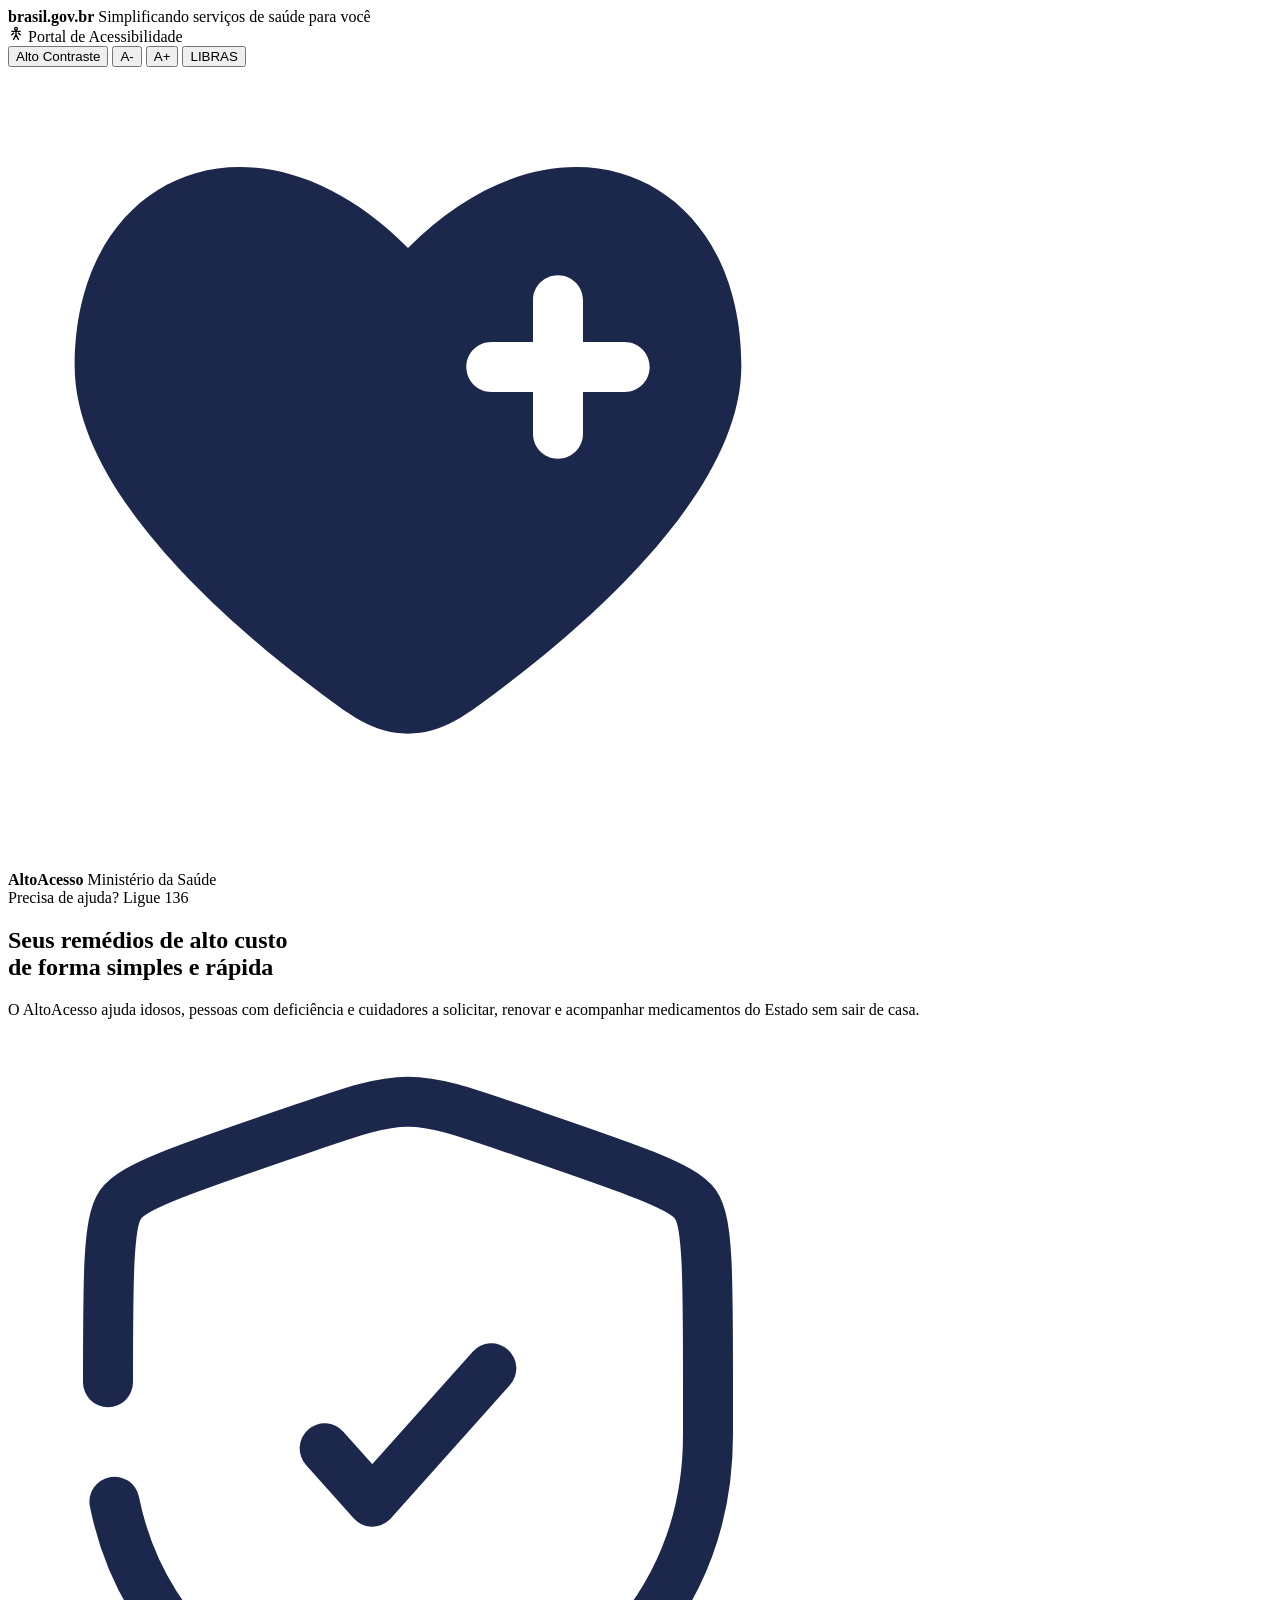
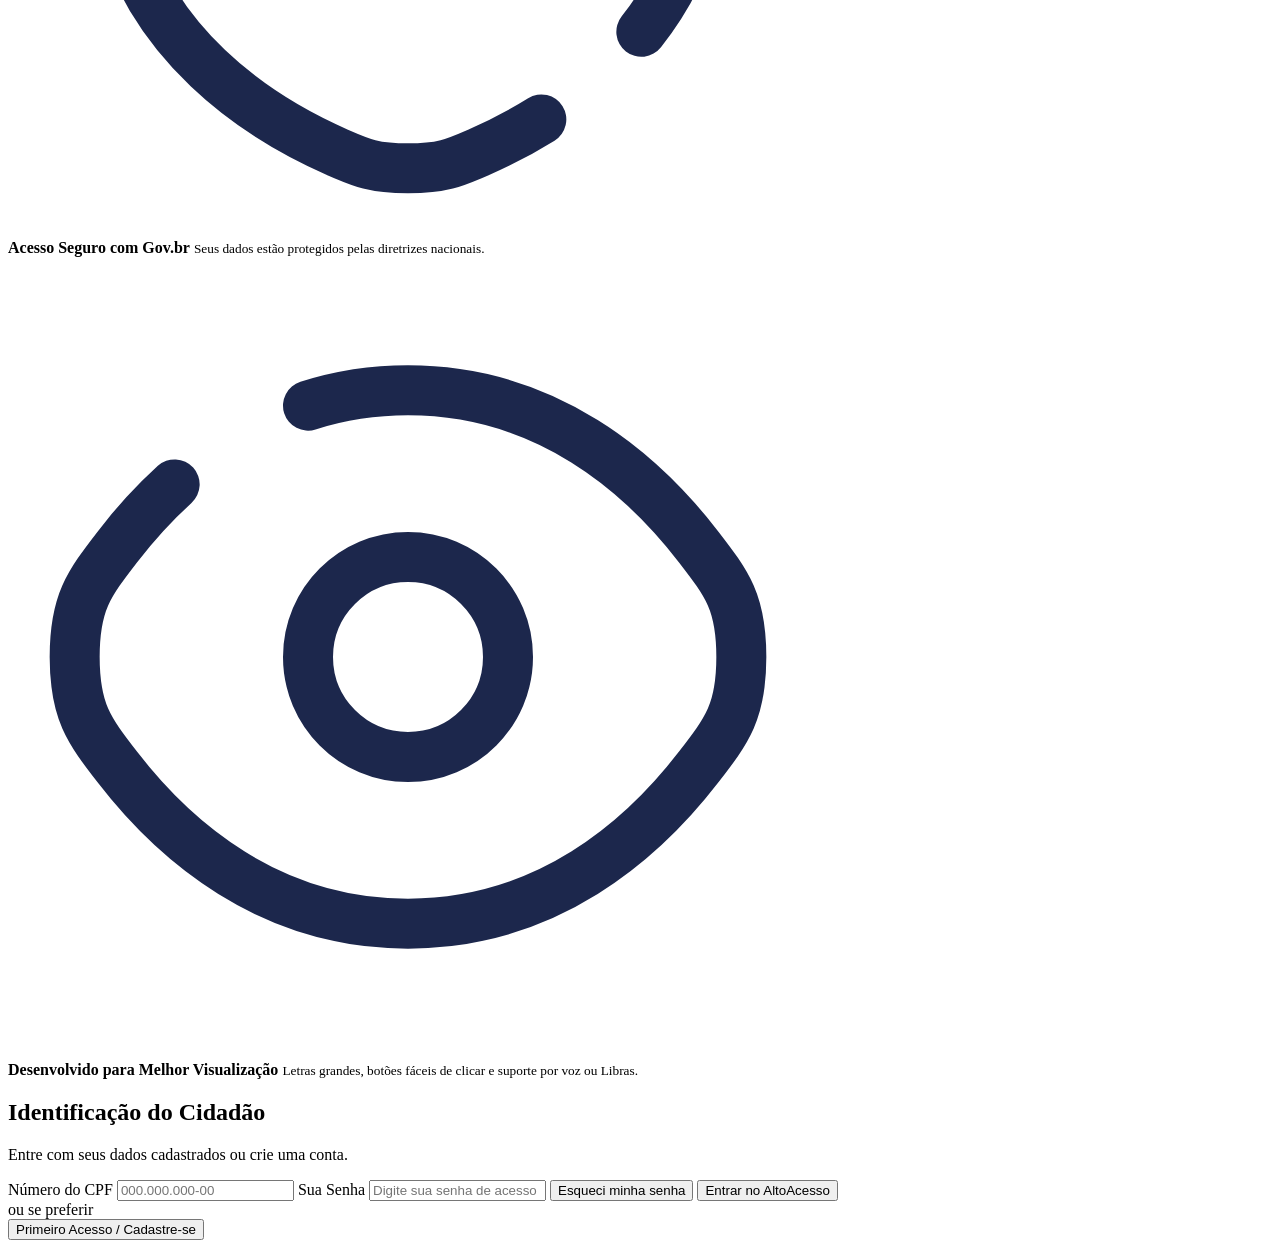
==== index.html @ 2328a3f4 "feat: adiciona estrutura HTML das telas de login e cadastro" ====
<!DOCTYPE html>
<html lang="pt-br">
<head>
    <meta charset="UTF-8">
    <meta name="viewport" content="width=device-width, initial-scale=1.0">
    <title>Login - AltoAcesso</title>
</head>
<body>
    <div>
        <span>
            <span></span>
            <strong>brasil.gov.br</strong>
        </span>
        <span>Simplificando serviços de saúde para você</span>
    </div>

    <div>
        <span>
            <svg width="16" height="16" viewBox="0 0 24 24" fill="none" stroke="currentColor" stroke-width="2"><circle cx="12" cy="4" r="2"/><path d="M5 8h14M12 6v7m0 0-4 8m4-8 4 8M9 10l-4 4m10-4 4 4"/></svg>
            Portal de Acessibilidade
        </span>
        <div>
            <button>Alto Contraste</button>
            <button>A-</button>
            <button>A+</button>
            <button>LIBRAS</button>
        </div>
    </div>

    <header>
        <div>
            <img src="assets/logo.svg" alt="Logo AltoAcesso" class="logo-icon">
            <div>
                <strong>AltoAcesso</strong>
                <span>Ministério da Saúde</span>
            </div>
        </div>
        <span>Precisa de ajuda? Ligue 136</span>
    </header>

    <main>
        <section>
            <h1>Seus remédios de alto custo<br>de forma simples e rápida</h1>
            <p>O AltoAcesso ajuda idosos, pessoas com deficiência e cuidadores a solicitar, renovar e acompanhar medicamentos do Estado sem sair de casa.</p>

            <div>
                <img src="assets/icone-escudo.svg" alt="Ícone de segurança" class="trust-icon">
                <div>
                    <strong>Acesso Seguro com Gov.br</strong>
                    <small>Seus dados estão protegidos pelas diretrizes nacionais.</small>
                </div>
            </div>
            <div>
                <img src="assets/icone-olho.svg" alt="Ícone de visualização" class="trust-icon">
                <div>
                    <strong>Desenvolvido para Melhor Visualização</strong>
                    <small>Letras grandes, botões fáceis de clicar e suporte por voz ou Libras.</small>
                </div>
            </div>
        </section>

        <form>
            <h2>Identificação do Cidadão</h2>
            <p>Entre com seus dados cadastrados ou crie uma conta.</p>

            <label>
                <span>Número do CPF</span>
                <input type="text" placeholder="000.000.000-00" required>
            </label>

            <label>
                <span>Sua Senha</span>
                <input type="password" placeholder="Digite sua senha de acesso" required>
            </label>

            <button type="button">Esqueci minha senha</button>

            <button type="submit">Entrar no AltoAcesso</button>

            <div><span>ou se preferir</span></div>

            <button type="button">Primeiro Acesso / Cadastre-se</button>
        </form>
    </main>
</body>
</html>
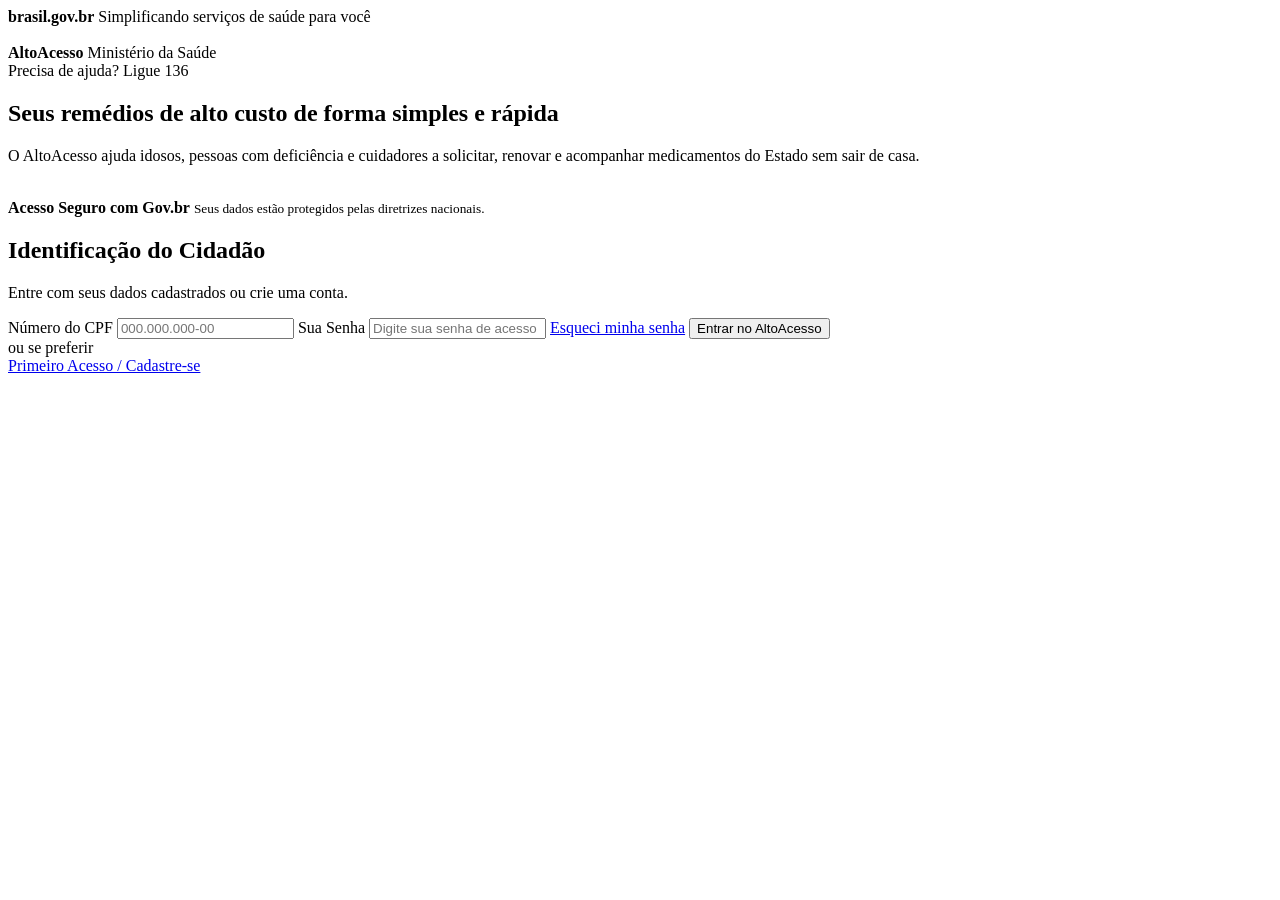
==== commit 3005abe9: "Update index.html Idem." ====
--- a/index.html
+++ b/index.html
@@ -4,83 +4,69 @@
     <meta charset="UTF-8">
     <meta name="viewport" content="width=device-width, initial-scale=1.0">
     <title>Login - AltoAcesso</title>
+    <link rel="stylesheet" href="style.css">
 </head>
 <body>
-    <div>
+    <div class="topbar">
         <span>
-            <span></span>
             <strong>brasil.gov.br</strong>
         </span>
         <span>Simplificando serviços de saúde para você</span>
     </div>
 
-    <div>
-        <span>
-            <svg width="16" height="16" viewBox="0 0 24 24" fill="none" stroke="currentColor" stroke-width="2"><circle cx="12" cy="4" r="2"/><path d="M5 8h14M12 6v7m0 0-4 8m4-8 4 8M9 10l-4 4m10-4 4 4"/></svg>
-            Portal de Acessibilidade
-        </span>
-        <div>
-            <button>Alto Contraste</button>
-            <button>A-</button>
-            <button>A+</button>
-            <button>LIBRAS</button>
+    <header>
+        <div class="header-content">
+            <div class="header-brand">
+                <img src="logo.svg" alt="" class="logo-icon">
+                <div class="brand-text">
+                    <strong>AltoAcesso</strong>
+                    <span>Ministério da Saúde</span>
+                </div>
+            </div>
+            <span>Precisa de ajuda? Ligue 136</span>
         </div>
-    </div>
-
-    <header>
-        <div>
-            <img src="assets/logo.svg" alt="Logo AltoAcesso" class="logo-icon">
-            <div>
-                <strong>AltoAcesso</strong>
-                <span>Ministério da Saúde</span>
-            </div>
-        </div>
-        <span>Precisa de ajuda? Ligue 136</span>
     </header>
 
     <main>
-        <section>
-            <h1>Seus remédios de alto custo<br>de forma simples e rápida</h1>
+        <section class="intro">
+            <h1>Seus remédios de alto custo de forma simples e rápida</h1>
             <p>O AltoAcesso ajuda idosos, pessoas com deficiência e cuidadores a solicitar, renovar e acompanhar medicamentos do Estado sem sair de casa.</p>
 
-            <div>
-                <img src="assets/icone-escudo.svg" alt="Ícone de segurança" class="trust-icon">
+            <div class="trust-badge">
+                <img src="icone-escudo.svg" alt="" class="trust-icon">
                 <div>
                     <strong>Acesso Seguro com Gov.br</strong>
                     <small>Seus dados estão protegidos pelas diretrizes nacionais.</small>
                 </div>
             </div>
-            <div>
-                <img src="assets/icone-olho.svg" alt="Ícone de visualização" class="trust-icon">
-                <div>
-                    <strong>Desenvolvido para Melhor Visualização</strong>
-                    <small>Letras grandes, botões fáceis de clicar e suporte por voz ou Libras.</small>
-                </div>
-            </div>
         </section>
 
-        <form>
+        <form class="login-card" action="homepage.html" method="post">
             <h2>Identificação do Cidadão</h2>
             <p>Entre com seus dados cadastrados ou crie uma conta.</p>
 
             <label>
                 <span>Número do CPF</span>
-                <input type="text" placeholder="000.000.000-00" required>
+                <input type="text" id="cpf" name="cpf" placeholder="000.000.000-00"
+                       inputmode="numeric" autocomplete="username"
+                       pattern="\d{3}\.?\d{3}\.?\d{3}-?\d{2}" maxlength="14" required>
             </label>
 
             <label>
                 <span>Sua Senha</span>
-                <input type="password" placeholder="Digite sua senha de acesso" required>
+                <input type="password" id="senha" name="senha"
+                       placeholder="Digite sua senha de acesso"
+                       autocomplete="current-password" required>
             </label>
 
-            <button type="button">Esqueci minha senha</button>
+            <a href="#" class="link-button">Esqueci minha senha</a>
 
-            <button type="submit">Entrar no AltoAcesso</button>
+            <button type="submit" class="button button-primary">Entrar no AltoAcesso</button>
 
-            <div><span>ou se preferir</span></div>
+            <div class="divider"><span>ou se preferir</span></div>
 
-            <button type="button">Primeiro Acesso / Cadastre-se</button>
+            <a href="cadastro.html" class="button button-secondary">Primeiro Acesso / Cadastre-se</a>
         </form>
     </main>
 </body>
-</html>+</html>
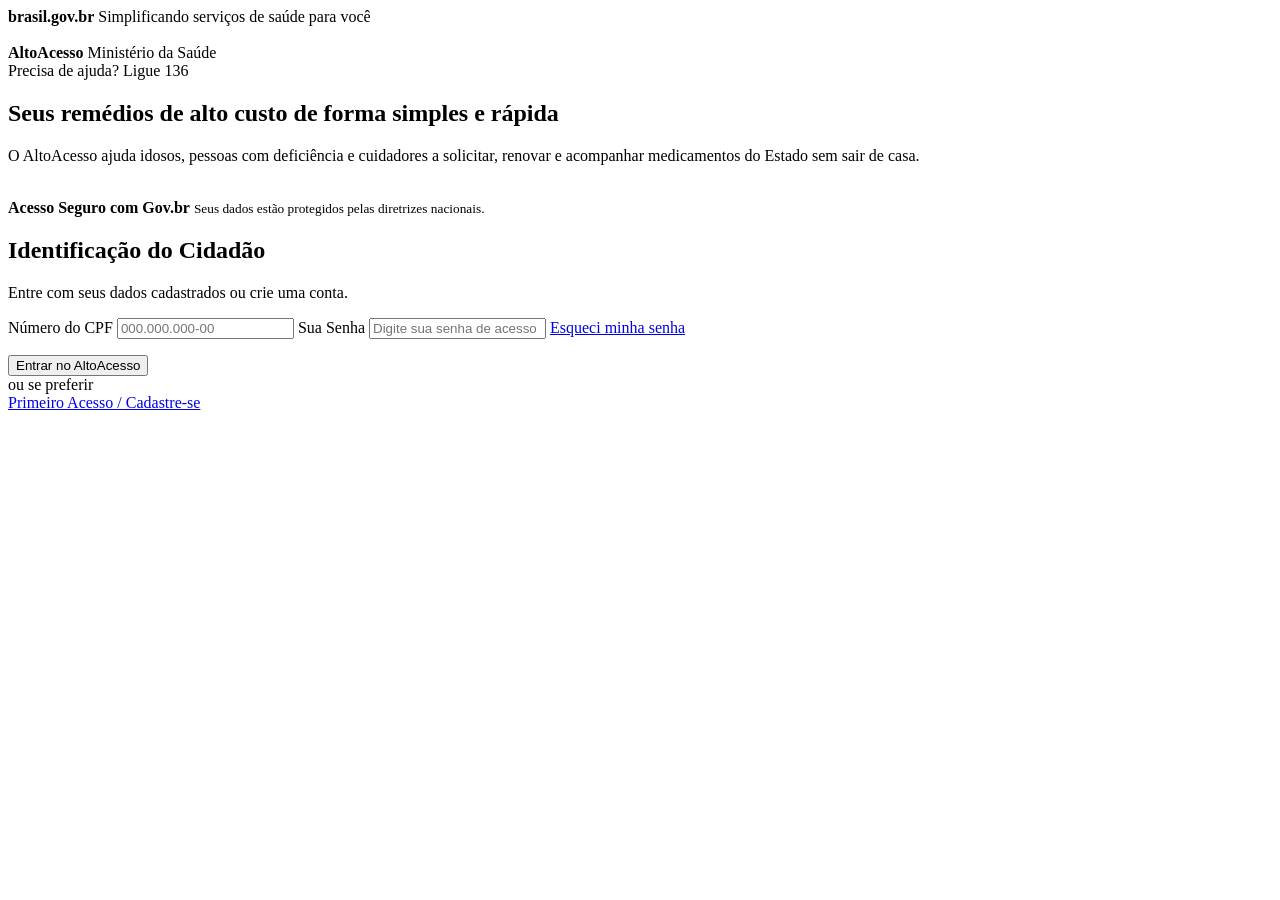
==== commit c5d0d6bc: "Update index.html implementando ids para leitura do js" ====
--- a/index.html
+++ b/index.html
@@ -1,11 +1,14 @@
 <!DOCTYPE html>
 <html lang="pt-br">
+
 <head>
     <meta charset="UTF-8">
     <meta name="viewport" content="width=device-width, initial-scale=1.0">
     <title>Login - AltoAcesso</title>
     <link rel="stylesheet" href="style.css">
+    <script src="script.js" defer></script>
 </head>
+
 <body>
     <div class="topbar">
         <span>
@@ -30,7 +33,8 @@
     <main>
         <section class="intro">
             <h1>Seus remédios de alto custo de forma simples e rápida</h1>
-            <p>O AltoAcesso ajuda idosos, pessoas com deficiência e cuidadores a solicitar, renovar e acompanhar medicamentos do Estado sem sair de casa.</p>
+            <p>O AltoAcesso ajuda idosos, pessoas com deficiência e cuidadores a solicitar, renovar e acompanhar
+                medicamentos do Estado sem sair de casa.</p>
 
             <div class="trust-badge">
                 <img src="icone-escudo.svg" alt="" class="trust-icon">
@@ -41,27 +45,30 @@
             </div>
         </section>
 
-        <form class="login-card" action="homepage.html" method="post">
+        <form id="form-login" class="login-card" action="homepage.html" method="post">
             <h2>Identificação do Cidadão</h2>
             <p>Entre com seus dados cadastrados ou crie uma conta.</p>
 
             <label>
                 <span>Número do CPF</span>
-                <input type="text" id="cpf" name="cpf" placeholder="000.000.000-00"
-                       inputmode="numeric" autocomplete="username"
-                       pattern="\d{3}\.?\d{3}\.?\d{3}-?\d{2}" maxlength="14" required>
+                <input type="text" id="cpf" name="cpf" placeholder="000.000.000-00" inputmode="numeric"
+                    autocomplete="username" pattern="\d{3}\.?\d{3}\.?\d{3}-?\d{2}" maxlength="14"
+                    aria-describedby="cpf-erro" required>
+                <small id="cpf-erro" class="mensagem-erro" aria-live="polite"></small>
             </label>
 
             <label>
                 <span>Sua Senha</span>
-                <input type="password" id="senha" name="senha"
-                       placeholder="Digite sua senha de acesso"
-                       autocomplete="current-password" required>
+                <input type="password" id="senha" name="senha" placeholder="Digite sua senha de acesso"
+                    autocomplete="current-password" aria-describedby="senha-erro" required>
+                <small id="senha-erro" class="mensagem-erro" aria-live="polite"></small>
             </label>
 
             <a href="#" class="link-button">Esqueci minha senha</a>
 
-            <button type="submit" class="button button-primary">Entrar no AltoAcesso</button>
+            <p id="login-aviso" class="form-feedback" role="alert"></p>
+
+            <button type="submit" id="btn-entrar" class="button button-primary">Entrar no AltoAcesso</button>
 
             <div class="divider"><span>ou se preferir</span></div>
 
@@ -69,4 +76,5 @@
         </form>
     </main>
 </body>
+
 </html>
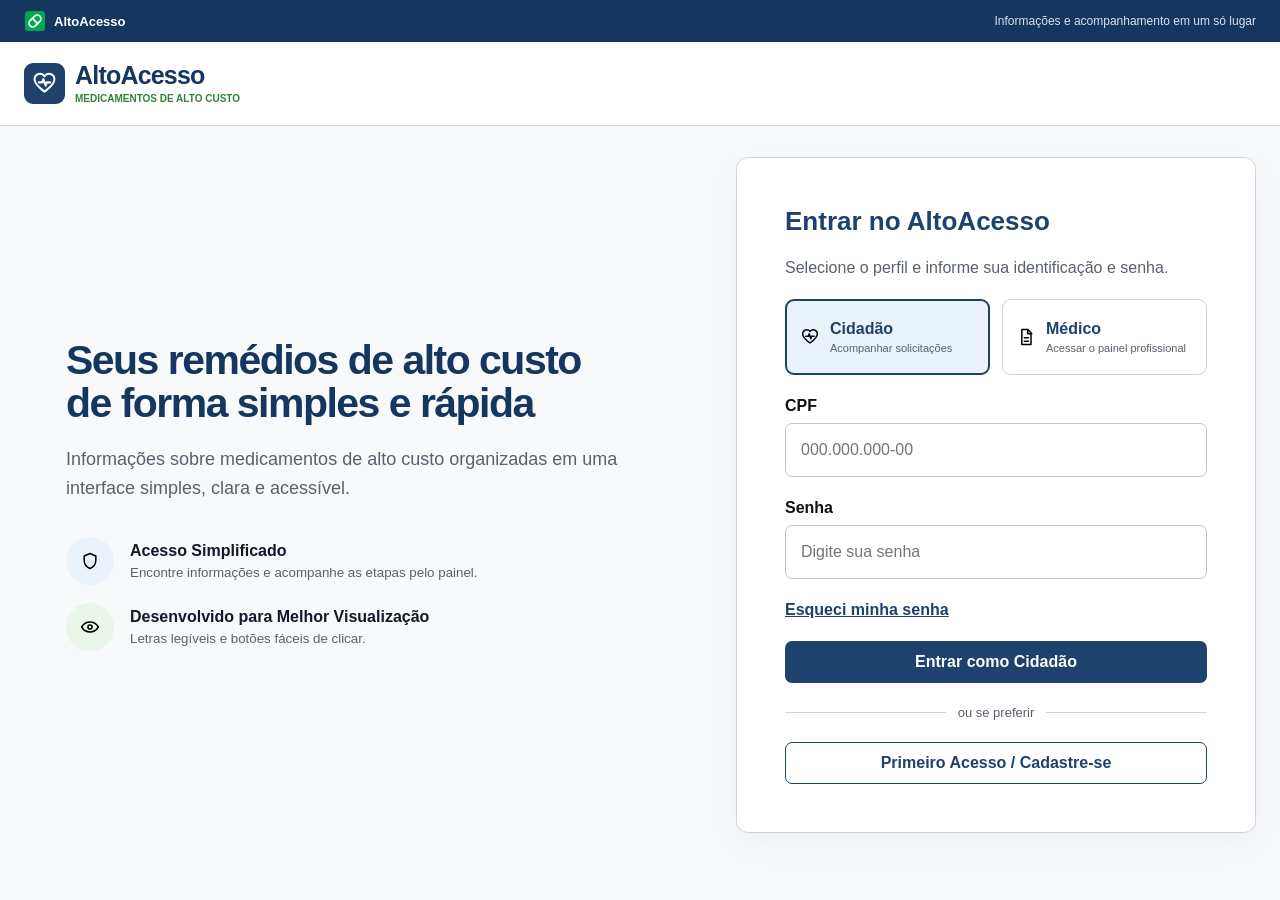
==== commit c797cbc7: "feat: consolida MVP do AltoAcesso" ====
--- a/index.html
+++ b/index.html
@@ -1,80 +1,21 @@
 <!DOCTYPE html>
-<html lang="pt-br">
 
-<head>
-    <meta charset="UTF-8">
-    <meta name="viewport" content="width=device-width, initial-scale=1.0">
-    <title>Login - AltoAcesso</title>
-    <link rel="stylesheet" href="style.css">
-    <script src="script.js" defer></script>
-</head>
-
-<body>
-    <div class="topbar">
-        <span>
-            <strong>brasil.gov.br</strong>
-        </span>
-        <span>Simplificando serviços de saúde para você</span>
-    </div>
-
-    <header>
-        <div class="header-content">
-            <div class="header-brand">
-                <img src="logo.svg" alt="" class="logo-icon">
-                <div class="brand-text">
-                    <strong>AltoAcesso</strong>
-                    <span>Ministério da Saúde</span>
-                </div>
-            </div>
-            <span>Precisa de ajuda? Ligue 136</span>
-        </div>
-    </header>
-
-    <main>
-        <section class="intro">
-            <h1>Seus remédios de alto custo de forma simples e rápida</h1>
-            <p>O AltoAcesso ajuda idosos, pessoas com deficiência e cuidadores a solicitar, renovar e acompanhar
-                medicamentos do Estado sem sair de casa.</p>
-
-            <div class="trust-badge">
-                <img src="icone-escudo.svg" alt="" class="trust-icon">
-                <div>
-                    <strong>Acesso Seguro com Gov.br</strong>
-                    <small>Seus dados estão protegidos pelas diretrizes nacionais.</small>
-                </div>
-            </div>
-        </section>
-
-        <form id="form-login" class="login-card" action="homepage.html" method="post">
-            <h2>Identificação do Cidadão</h2>
-            <p>Entre com seus dados cadastrados ou crie uma conta.</p>
-
-            <label>
-                <span>Número do CPF</span>
-                <input type="text" id="cpf" name="cpf" placeholder="000.000.000-00" inputmode="numeric"
-                    autocomplete="username" pattern="\d{3}\.?\d{3}\.?\d{3}-?\d{2}" maxlength="14"
-                    aria-describedby="cpf-erro" required>
-                <small id="cpf-erro" class="mensagem-erro" aria-live="polite"></small>
-            </label>
-
-            <label>
-                <span>Sua Senha</span>
-                <input type="password" id="senha" name="senha" placeholder="Digite sua senha de acesso"
-                    autocomplete="current-password" aria-describedby="senha-erro" required>
-                <small id="senha-erro" class="mensagem-erro" aria-live="polite"></small>
-            </label>
-
-            <a href="#" class="link-button">Esqueci minha senha</a>
-
-            <p id="login-aviso" class="form-feedback" role="alert"></p>
-
-            <button type="submit" id="btn-entrar" class="button button-primary">Entrar no AltoAcesso</button>
-
-            <div class="divider"><span>ou se preferir</span></div>
-
-            <a href="cadastro.html" class="button button-secondary">Primeiro Acesso / Cadastre-se</a>
-        </form>
-    </main>
-</body>
-
-</html>
+<html lang="pt-br"><head><meta charset="utf-8"/><meta content="width=device-width, initial-scale=1.0" name="viewport"/><meta content="AltoAcesso: informações e acompanhamento de medicamentos de alto custo." name="description"/><title>Entrar | AltoAcesso</title><link href="styles/variables.css" rel="stylesheet"/><link href="styles/main.css" rel="stylesheet"/><link href="styles/adaptacoes.css" rel="stylesheet"/><script defer="" src="scripts/storage.js"></script><script defer="" src="scripts/main.js"></script><script defer="" src="scripts/masks.js"></script><script defer="" src="scripts/forms.js"></script></head><body data-page="index.html"><a class="page-skip" href="#conteudo">Ir para o conteúdo</a><div class="app-shell">
+<div class="gov-bar"><div class="container gov-bar-inner">
+<span class="gov-brand"><img alt="" class="bar-pill" width="22" height="22" src="assets/icons/pill.svg"/> AltoAcesso</span>
+<small class="gov-public-message" data-bar-public>Informações e acompanhamento em um só lugar</small>
+<a class="gov-notification" data-bar-private hidden href="pages/solicitacoes.html" aria-label="Abrir solicitações">
+<img alt="" class="gov-notification-icon" width="17" height="17" src="assets/icons/bell.svg"/>
+<span class="gov-notification-text" aria-live="polite">Nenhuma pendência</span>
+<span class="gov-count-badge" hidden>0</span>
+</a>
+</div></div><header class="main-header"><div class="container header-inner"><a aria-label="Ir para a página inicial" class="logo" href="index.html"><span class="logo-mark"><img alt="" class="icon" height="27" src="assets/icons/heart.svg" width="27"/></span><span><strong>AltoAcesso</strong><small>MEDICAMENTOS DE ALTO CUSTO</small></span></a>
+<div class="public-header-actions" data-public=""><a class="button button-secondary" hidden="" href="index.html">Página inicial</a></div>
+<div class="account-area" data-private="" hidden=""><a class="button button-secondary home-button" href="pages/painel.html"><img alt="" class="icon" height="20" src="assets/icons/home.svg" width="20"/> Página inicial</a><button aria-controls="account-menu" aria-expanded="false" class="account-button" data-action="menu" type="button"><span><strong id="account-name">Antônio Carlos Souza</strong><small id="account-role">Beneficiário</small></span><span class="avatar" id="account-initials">AC</span></button>
+<div class="account-menu" hidden="" id="account-menu"><a href="pages/painel.html">Painel</a><a data-show="doctor" href="pages/prescricao.html">Portal de prescrição</a><a data-show="professional" href="pages/solicitacoes.html">Gerenciar solicitações</a><button data-action="logout" type="button">Sair</button></div></div></div></header>
+<main class="login-page container" id="conteudo"><section class="login-intro"><h1>Seus remédios de alto custo<br/>de forma simples e rápida</h1><p>Informações sobre medicamentos de alto custo organizadas em uma interface simples, clara e acessível.</p><div class="trust-item"><span><img alt="" class="icon" height="20" src="assets/icons/shield.svg" width="20"/></span><div><strong>Acesso Simplificado</strong><small>Encontre informações e acompanhe as etapas pelo painel.</small></div></div><div class="trust-item green"><span><img alt="" class="icon" height="20" src="assets/icons/eye.svg" width="20"/></span><div><strong>Desenvolvido para Melhor Visualização</strong><small>Letras legíveis e botões fáceis de clicar.</small></div></div></section>
+<form class="card login-card" id="login-form"><h2>Entrar no AltoAcesso</h2><p>Selecione o perfil e informe sua identificação e senha.</p><div aria-label="Escolha o perfil de acesso" class="login-profile-picker" role="group"><button class="selected" data-profile="patient" type="button"><img alt="" class="icon" height="20" src="assets/icons/heart.svg" width="20"/><span><strong>Cidadão</strong><small>Acompanhar solicitações</small></span></button><button data-profile="doctor" type="button"><img alt="" class="icon" height="20" src="assets/icons/file.svg" width="20"/><span><strong>Médico</strong><small>Acessar o painel profissional</small></span></button></div>
+<label class="field" data-login-patient-fields=""><span>CPF</span><input autocomplete="username" data-mask="cpf" id="login-cpf" inputmode="numeric" maxlength="14" name="login-cpf" pattern="[0-9]{3}\.[0-9]{3}\.[0-9]{3}-[0-9]{2}" placeholder="000.000.000-00" required="" title="Informe 11 dígitos de CPF (000.000.000-00)." type="text"/></label>
+<div class="doctor-login-fields" data-doctor-fields="" hidden=""><label class="field"><span>Número do CRM</span><input aria-label="Número do CRM" autocomplete="username" data-mask="digits" id="login-crm" inputmode="numeric" maxlength="8" name="login-crm" pattern="[0-9]{1,8}" placeholder="Ex: 123456" required="" title="Informe somente o número do CRM (de 1 a 8 dígitos)." type="text"/></label></div>
+<label class="field"><span>Senha</span><input autocomplete="current-password" id="login-password" minlength="8" name="login-password" placeholder="Digite sua senha" required="" type="password"/></label>
+<a class="text-link" href="pages/recuperar.html">Esqueci minha senha</a><button class="button button-primary wide" id="login-submit" type="submit">Entrar como Cidadão</button><div class="divider"><span>ou se preferir</span></div><a class="button button-secondary wide" href="pages/cadastro.html">Primeiro Acesso / Cadastre-se</a></form></main><div aria-live="polite" hidden="" id="global-msg" role="status"></div></div></body></html>
--- a/styles/variables.css
+++ b/styles/variables.css
@@ -0,0 +1,2 @@
+/* Tokens visuais do protótipo AltoAcesso. */
+:root { --navy: #1e416d; --navy-dark: #15365f; --green: #2d8537; --green-soft: #eaf6e9; --blue-soft: #eaf3fb; --line: #ccd5dd; --muted: #59616c; --surface: #ffffff; --canvas: #f7f9fb; --warning: #eb7900; --warning-soft: #fff1d5; --danger: #b42a35; --danger-soft: #fdebed; --radius: 12px; }
--- a/styles/main.css
+++ b/styles/main.css
@@ -0,0 +1,380 @@
+/* CSS convencional extraído do protótipo Figma Make. */
+
+:root {
+  font-family: Inter, "Segoe UI", Arial, sans-serif;
+  color: #172033;
+  background: #f7f9fb;
+  font-synthesis: none;
+}
+
+* { box-sizing: border-box; }
+body { margin: 0; background: var(--canvas); color: #111827; }
+button, input, select, textarea { font: inherit; }
+button { cursor: pointer; }
+button:focus-visible, input:focus-visible, select:focus-visible, textarea:focus-visible { outline: 3px solid #75a8dc; outline-offset: 2px; }
+.container { width: min(1280px, calc(100% - 48px)); margin-inline: auto; }
+.icon { flex: 0 0 auto; }
+
+.gov-bar { background: var(--navy-dark); color: #fff; font-size: 13px; }
+.gov-bar .container { height: 36px; display: flex; align-items: center; justify-content: space-between; }
+.gov-bar span { display: flex; align-items: center; gap: 12px; font-weight: 700; }
+.gov-bar .bar-pill { width: 22px; height: 22px; flex: 0 0 auto; display: block; }
+.gov-bar small { opacity: .85; }
+.main-header { height: 84px; background: #fff; border-bottom: 1px solid var(--line); }
+.header-inner { height: 100%; display: flex; align-items: center; justify-content: space-between; position: relative; }
+.logo { padding: 0; border: 0; background: none; display: flex; align-items: center; gap: 10px; color: var(--navy-dark); text-align: left; }
+.logo-mark { width: 41px; height: 41px; border-radius: 9px; background: var(--navy); color: #fff; display: grid; place-items: center; }
+.logo strong { display: block; font-size: 25px; line-height: 1; letter-spacing: -.8px; }
+.logo small { display: block; margin-top: 5px; color: var(--green); font-size: 10px; font-weight: 800; }
+.help-text { color: #4b5563; font-weight: 600; }
+.public-header-actions { display: flex; align-items: center; gap: 24px; }
+.account-area { display: flex; align-items: center; gap: 24px; position: relative; }
+.account-button { display: flex; align-items: center; gap: 14px; border: 0; background: none; text-align: right; }
+.account-button strong, .account-button small { display: block; }
+.account-button small { margin-top: 3px; color: var(--muted); }
+.avatar { width: 44px; height: 44px; display: grid; place-items: center; border-radius: 50%; background: #dde6ef; color: var(--navy); font-weight: 800; }
+.account-menu { position: absolute; top: 58px; right: 0; width: 220px; z-index: 20; padding: 7px; border: 1px solid var(--line); border-radius: 10px; background: #fff; box-shadow: 0 12px 28px #13294424; }
+.account-menu button { display: block; width: 100%; padding: 11px 12px; text-align: left; border: 0; border-radius: 7px; background: #fff; color: var(--navy); font-weight: 650; }
+.account-menu button:hover { background: var(--blue-soft); }
+
+.button { min-height: 42px; padding: 10px 22px; display: inline-flex; align-items: center; justify-content: center; gap: 8px; border: 1px solid transparent; border-radius: 7px; font-weight: 750; transition: transform .15s, filter .15s; }
+.button:hover { filter: brightness(.95); transform: translateY(-1px); }
+.button:disabled { opacity: .45; cursor: not-allowed; transform: none; }
+.button-primary { background: var(--navy); color: #fff; }
+.button-secondary { background: #fff; color: var(--navy); border-color: var(--navy); }
+.button-success { background: var(--green); color: #fff; }
+.button-warning { background: #f17a00; color: #fff; }
+.button-danger { background: var(--danger-soft); color: var(--danger); border-color: var(--danger); }
+.button-ghost { background: #fff; color: #172033; border-color: var(--line); }
+.wide { width: 100%; }
+.card { background: var(--surface); border: 1px solid var(--line); border-radius: var(--radius); }
+.field { display: grid; gap: 8px; }
+.field > span, .filters label > span, .auditor-card label > span { font-weight: 700; color: #111; }
+.field input, .field select, .filters input, .filters select, textarea { min-width: 0; height: 54px; padding: 0 15px; border: 1px solid #bcc8d2; border-radius: 7px; background: #fff; color: #20242a; }
+.field input:focus, .field select:focus, .filters input:focus, .filters select:focus, textarea:focus { border-color: var(--navy); }
+.text-link, .back-link { padding: 0; border: 0; background: none; color: var(--navy); font-weight: 750; text-decoration: underline; }
+.back-link { display: inline-flex; align-items: center; gap: 5px; text-decoration: none; }
+.divider { display: flex; align-items: center; gap: 12px; color: var(--muted); font-size: 13px; }
+.divider::before, .divider::after { content: ""; height: 1px; flex: 1; background: var(--line); }
+
+.login-page { min-height: 738px; display: grid; grid-template-columns: 1fr 520px; gap: 90px; align-items: center; }
+.login-intro { padding-left: 42px; max-width: 620px; }
+.login-intro h1 { margin: 0 0 20px; color: var(--navy-dark); font-size: clamp(35px, 3.2vw, 48px); line-height: 1.05; letter-spacing: -1.5px; }
+.login-intro > p { margin: 0 0 34px; max-width: 570px; font-size: 18px; line-height: 1.6; color: var(--muted); }
+.trust-item { margin-top: 18px; display: flex; align-items: center; gap: 16px; }
+.trust-item > span { width: 48px; height: 48px; border-radius: 50%; display: grid; place-items: center; color: var(--navy); background: var(--blue-soft); }
+.trust-item.green > span { color: var(--green); background: var(--green-soft); }
+.trust-item strong, .trust-item small { display: block; }
+.trust-item small { margin-top: 5px; color: var(--muted); }
+.login-card { padding: 48px; display: grid; gap: 22px; box-shadow: 0 12px 30px #1b38580b; }
+.login-card h2, .login-card p { margin: 0; }
+.login-card h2 { color: var(--navy); font-size: 26px; }
+.login-card p { color: var(--muted); }
+.login-card .text-link { justify-self: start; }
+.login-profile-picker { display: grid; grid-template-columns: 1fr 1fr; gap: 12px; }
+.login-profile-picker button { min-height: 76px; padding: 13px; display: flex; align-items: center; gap: 10px; border: 1px solid var(--line); border-radius: 9px; background: #fff; color: var(--navy); text-align: left; }
+.login-profile-picker button.selected { border: 2px solid var(--navy); background: var(--blue-soft); }
+.login-profile-picker span, .login-profile-picker strong, .login-profile-picker small { display: block; }
+.login-profile-picker small { margin-top: 4px; color: var(--muted); font-size: 11px; }
+.doctor-login-fields { display: grid; grid-template-columns: 1fr 1fr; gap: 14px; }
+
+.register-page { min-height: 746px; padding-block: 64px 48px; display: grid; grid-template-columns: 340px 1fr; gap: 48px; align-items: start; }
+.stepper h2 { margin: 0 0 28px; color: var(--navy); font-size: 22px; }
+.step { display: flex; gap: 14px; align-items: center; color: var(--muted); }
+.step span { width: 36px; height: 36px; display: grid; place-items: center; border-radius: 50%; border: 2px solid var(--line); background: #fff; }
+.step.active { color: var(--navy); }
+.step.active span, .step.done span { border-color: var(--navy); background: var(--navy); color: #fff; }
+.step-line { height: 32px; width: 2px; margin: 8px 0 8px 17px; background: var(--navy); }
+.tip { margin-top: 26px; padding: 20px; border-radius: var(--radius); background: #e8eff8; color: var(--navy); }
+.tip p { margin: 12px 0 0; line-height: 1.55; }
+.register-card { padding: 46px; }
+.register-card > h1, .register-card > p { margin: 0; }
+.register-card > h1 { color: var(--navy); font-size: 31px; }
+.register-card > p { margin-top: 8px; color: var(--muted); }
+.form-grid { display: grid; grid-template-columns: 1fr 1fr; gap: 22px 24px; margin-top: 34px; }
+.form-grid .full { grid-column: 1 / -1; }
+.form-actions { margin-top: 46px; display: flex; align-items: center; justify-content: space-between; }
+
+.center-page { min-height: 746px; display: grid; place-items: center; }
+.account-type-card { width: min(860px, 100%); padding: 46px; box-shadow: 0 12px 30px #1b38580b; }
+.account-type-card h1 { margin: 24px 0 10px; color: var(--navy); font-size: 31px; }
+.account-type-card > p { margin: 0; color: var(--muted); }
+.account-type-grid { margin-top: 32px; display: grid; grid-template-columns: 1fr 1fr; gap: 22px; }
+.account-type-grid > button { padding: 28px; display: flex; align-items: flex-start; flex-direction: column; border: 1px solid var(--line); border-radius: var(--radius); background: #fff; color: var(--navy); text-align: left; transition: border-color .15s, transform .15s, box-shadow .15s; }
+.account-type-grid > button:hover { border-color: var(--navy); transform: translateY(-2px); box-shadow: 0 12px 24px #1b385813; }
+.account-type-grid strong { margin-top: 18px; font-size: 21px; }
+.account-type-grid small { min-height: 54px; margin-top: 8px; color: var(--muted); font-size: 14px; line-height: 1.5; }
+.account-type-grid button > span:last-child { margin-top: 18px; display: flex; align-items: center; gap: 7px; font-weight: 750; }
+.profile-icon { width: 56px; height: 56px; display: grid; place-items: center; border-radius: 50%; background: var(--green-soft); color: var(--green); }
+.profile-icon.doctor { background: var(--blue-soft); color: var(--navy); }
+.recovery-card { width: 600px; padding: 46px; box-shadow: 0 12px 30px #1b38580b; }
+.recovery-card h1 { margin: 16px 0 12px; color: var(--navy); font-size: 30px; }
+.recovery-card > p { margin: 0 0 32px; color: var(--muted); line-height: 1.55; }
+.method-picker { margin: 24px 0 30px; padding: 0; border: 0; display: grid; grid-template-columns: 1fr 1fr; gap: 14px; }
+.method-picker legend { margin-bottom: 12px; font-weight: 700; }
+.method-picker label { padding: 12px; border: 1px solid var(--line); border-radius: 7px; font-weight: 650; }
+.method-picker label.selected { border: 2px solid var(--navy); color: var(--navy); background: #f3f7fb; }
+.success-note { margin-top: 16px; min-height: 52px; padding: 13px 16px; display: flex; align-items: center; gap: 10px; border: 1px solid var(--green); border-radius: 7px; color: var(--green); background: var(--green-soft); font-weight: 650; }
+
+.home-main { padding-block: 48px; min-height: 800px; }
+.guide-banner { padding: 24px; display: grid; grid-template-columns: auto 1fr auto; align-items: center; gap: 22px; border-radius: 17px; color: #fff; background: var(--navy); }
+.guide-icon { width: 52px; height: 52px; border-radius: 50%; display: grid; place-items: center; background: #ffffff18; }
+.guide-banner h2, .guide-banner p { margin: 0; }
+.guide-banner h2 { font-size: 22px; }
+.guide-banner p { margin-top: 5px; opacity: .85; }
+.guide-actions { display: flex; gap: 14px; }
+.guide-actions .button-ghost { color: #fff; border-color: transparent; background: #ffffff16; }
+.section-title { margin: 32px 0 26px; color: var(--navy); font-size: 26px; }
+.action-grid { display: grid; grid-template-columns: repeat(3, 1fr); gap: 24px; }
+.action-card { min-height: 247px; padding: 28px; border: 1px solid var(--line); border-radius: var(--radius); background: #fff; }
+.clickable-card { cursor: pointer; transition: transform .15s, border-color .15s, box-shadow .15s; }
+.clickable-card:hover { border-color: var(--navy); transform: translateY(-2px); box-shadow: 0 10px 24px #1b385810; }
+.round-icon { width: 48px; height: 48px; float: left; margin-right: 16px; display: grid; place-items: center; border-radius: 50%; background: var(--blue-soft); color: var(--navy); }
+.round-icon.green { background: var(--green-soft); color: var(--green); }
+.round-icon.orange { background: #ffebc8; color: #df7400; }
+.action-card h2 { margin: 13px 0 26px; color: var(--navy); font-size: 20px; }
+.action-card p { clear: both; min-height: 70px; color: var(--muted); line-height: 1.55; }
+.card-actions { display: flex; gap: 10px; flex-wrap: wrap; }
+.list-heading { margin: 32px 0 18px; display: flex; align-items: center; justify-content: space-between; color: var(--navy); }
+.list-heading h2 { margin: 0; font-size: 25px; }
+.list-heading button { border: 0; border-bottom: 1px solid currentColor; background: none; color: var(--navy); font-weight: 700; }
+.orders { display: grid; gap: 14px; }
+.order { min-height: 91px; padding: 19px 24px; display: grid; grid-template-columns: auto 1fr auto auto; gap: 22px; align-items: center; border: 1px solid var(--line); border-radius: var(--radius); background: #fff; }
+.dot { width: 11px; height: 11px; border-radius: 50%; }
+.dot.blue { background: #1676cc; }.dot.yellow { background: #f5aa20; }.dot.orange { background: #ef7100; }
+.order strong, .order small { display: block; }
+.order strong { font-size: 18px; }
+.order small { margin-top: 5px; color: var(--muted); }
+.status { width: max-content; padding: 8px 14px; display: inline-block; border-radius: 99px; font-size: 13px; font-weight: 750; }
+.status-info { background: #e8f5ff; color: #176ca7; }
+.status-warning { background: #fff8c9; color: #6b4a00; }
+.status-danger { background: #ffe7bc; color: #df6500; }
+.status-success { background: var(--green-soft); color: var(--green); }
+.toast { position: fixed; right: 30px; bottom: 30px; z-index: 30; padding: 16px 18px; display: flex; align-items: center; gap: 10px; border-radius: 9px; background: #142c4b; color: #fff; box-shadow: 0 10px 30px #0004; }
+.toast button { border: 0; background: none; color: #fff; font-size: 22px; }
+.modal-backdrop { position: fixed; inset: 0; z-index: 50; padding: 32px; display: grid; place-items: center; background: #0d203a9c; backdrop-filter: blur(3px); }
+.pickup-modal { position: relative; width: 75vw; max-width: 1080px; max-height: calc(100vh - 64px); display: grid; grid-template-columns: 1.08fr .92fr; overflow: auto; border-radius: var(--radius); background: #fff; box-shadow: 0 24px 70px #05132666; }
+.modal-close { position: absolute; top: 16px; right: 16px; z-index: 2; width: 38px; height: 38px; display: grid; place-items: center; border: 1px solid var(--line); border-radius: 50%; background: #fff; color: var(--navy); font-size: 25px; line-height: 1; box-shadow: 0 4px 14px #0002; }
+.pickup-photo { min-height: 520px; background: var(--blue-soft); }
+.pickup-photo img { width: 100%; height: 100%; display: block; object-fit: cover; }
+.pickup-content { padding: 54px 46px 40px; display: flex; align-items: flex-start; flex-direction: column; }
+.pickup-eyebrow { color: var(--green); font-size: 12px; font-weight: 800; letter-spacing: 1.2px; }
+.pickup-content h2 { margin: 10px 0 16px; color: var(--navy); font-size: 32px; }
+.pickup-address { margin: 0; color: #273241; font-size: 19px; line-height: 1.55; }
+.pickup-details { width: 100%; margin: 28px 0; padding-block: 22px; display: grid; gap: 18px; border-block: 1px solid var(--line); color: var(--muted); }
+.pickup-details span, .pickup-details strong { display: block; }
+.pickup-details strong { margin-bottom: 5px; color: var(--navy); }
+.maps-link { text-decoration: none; }
+.pickup-content > small { margin-top: 16px; color: var(--muted); }
+
+.dashboard-page, .prescription-page, .documents-page { padding-block: 42px 70px; }
+.page-heading { margin-bottom: 24px; display: flex; align-items: center; justify-content: space-between; }
+.page-heading h1, .page-heading p { margin: 0; }
+.page-heading h1 { color: var(--navy); font-size: 31px; }
+.page-heading p { margin-top: 5px; color: var(--muted); }
+.filters { padding: 20px; display: grid; grid-template-columns: 1fr 1fr 1fr auto; gap: 16px; align-items: end; }
+.filters.patient-filters { grid-template-columns: 1fr 1fr auto; }
+.filters label { display: grid; gap: 8px; }
+.input-icon { position: relative; }
+.input-icon input { width: 100%; padding-left: 42px; }
+.input-icon .icon { position: absolute; left: 14px; top: 17px; color: var(--muted); }
+.input-icon.end input { padding-left: 15px; padding-right: 42px; }
+.input-icon.end .icon { left: auto; right: 14px; }
+.table-card { margin-top: 24px; overflow: hidden; border: 1px solid var(--line); border-radius: var(--radius); background: #fff; }
+table { width: 100%; border-collapse: collapse; }
+th { padding: 17px 22px; text-align: left; color: var(--navy); background: #e5edf6; }
+td { height: 66px; padding: 12px 22px; border-top: 1px solid var(--line); color: var(--muted); }
+td:last-child, th:last-child { text-align: right; }
+td strong { color: #111; }
+td .button { min-height: 36px; padding: 7px 18px; }
+.empty-state { padding: 40px; text-align: center; color: var(--muted); }
+
+.documents-page > .back-link span { color: var(--muted); font-weight: 400; }
+.documents-grid { margin-top: 22px; display: grid; grid-template-columns: 1.5fr 1fr; gap: 32px; }
+.document-heading { display: flex; align-items: center; justify-content: space-between; color: var(--navy); }
+.document-heading h1, .decision-column > h1 { font-size: 21px; }
+.document-heading div { display: flex; align-items: center; gap: 11px; }
+.document-heading button { width: 32px; height: 32px; border: 1px solid var(--line); border-radius: 5px; background: #fff; font-weight: 800; }
+.medical-document { min-height: 543px; margin-top: 18px; padding: 40px; border: 1px solid var(--line); border-radius: var(--radius); background: #fff; color: #525860; transition: transform .2s; }
+.medical-document header { text-align: center; }
+.medical-document h2 { margin: 7px 0; color: var(--navy); }
+.medical-document hr { margin: 24px 0; border: 0; border-top: 1px solid var(--line); }
+.medical-document h3 { margin: 25px 0 10px; color: #111; font-size: 14px; }
+.medical-document p { margin: 7px 0; line-height: 1.5; }
+.medical-document strong { color: #111; }
+.decision-column > h1 { margin: 7px 0 24px; color: var(--navy); }
+.decision-column { display: flex; flex-direction: column; }
+.patient-card, .auditor-card { padding: 23px; }
+.patient { display: flex; align-items: center; gap: 16px; }
+.patient > span { width: 48px; height: 48px; display: grid; place-items: center; border-radius: 50%; background: var(--blue-soft); color: var(--navy); font-weight: 800; }
+.patient strong, .patient small { display: block; }
+.patient small { margin-top: 5px; color: var(--muted); }
+.patient-card hr { margin: 17px 0; border: 0; border-top: 1px solid var(--line); }
+dl { margin: 0; }
+dl div { margin-top: 12px; display: flex; justify-content: space-between; gap: 20px; }
+dt { color: var(--muted); } dd { margin: 0; font-weight: 700; text-align: right; }
+.auditor-card { margin-top: 24px; }
+.auditor-card h2 { margin: 0 0 22px; font-size: 18px; }
+.auditor-card label { display: grid; gap: 8px; }
+.auditor-card textarea { height: 100px; padding-block: 12px; resize: vertical; }
+.auditor-card > .button { margin-top: 20px; }
+.decision-buttons { margin-top: 12px; display: grid; grid-template-columns: 1fr 1fr; gap: 12px; }
+.decision-buttons .button { padding-inline: 8px; }
+.decision-result { margin-top: 14px; padding: 12px; display: flex; gap: 8px; color: var(--navy); background: var(--blue-soft); border-radius: 7px; font-weight: 650; }
+
+.prescription-page { max-width: 1240px; }
+.prescription-card { padding: 40px; }
+.prescription-card section + section { margin-top: 30px; padding-top: 30px; border-top: 1px solid var(--line); }
+.prescription-card section > h2 { margin: 0 0 22px; color: var(--navy); font-size: 20px; }
+.field-action { display: grid; grid-template-columns: 1fr 180px; gap: 16px; }
+.field-action input { width: 100%; }
+.prescription-card .form-grid { margin-top: 20px; }
+.prescription-card section > p { color: var(--muted); }
+.credential-note { grid-column: 1 / -1; padding: 16px; display: flex; align-items: center; gap: 14px; border-radius: 8px; background: var(--blue-soft); color: var(--navy); }
+.credential-note span, .credential-note strong { display: block; }
+.credential-note strong { margin-bottom: 4px; }
+.renewal-heading { margin-top: 28px; }
+.renewal-summary { display: grid; grid-template-columns: repeat(3, 1fr); overflow: hidden; border: 1px solid var(--line); border-radius: var(--radius); }
+.renewal-summary div { min-height: 88px; padding: 18px; border-right: 1px solid var(--line); border-bottom: 1px solid var(--line); background: #fbfcfd; }
+.renewal-summary div:nth-child(3n) { border-right: 0; }
+.renewal-summary div:nth-last-child(-n+3) { border-bottom: 0; }
+.renewal-summary span, .renewal-summary strong { display: block; }
+.renewal-summary span { margin-bottom: 7px; color: var(--muted); font-size: 13px; }
+.renewal-summary strong { color: var(--navy); }
+.doctor-code { max-width: 560px; }
+.doctor-code small { color: var(--muted); }
+.patient-search { margin-bottom: 22px; }
+.patient-search .field-action { grid-template-columns: 1fr 190px; }
+.field-error { margin: 9px 0 0; color: var(--danger); font-weight: 650; }
+.check-line { margin: 18px 0; display: flex; align-items: center; gap: 10px; }
+.check-line input { width: 18px; height: 18px; }
+
+.alerts-page { max-width: 1100px; }
+.alert-overview { margin-bottom: 24px; display: grid; grid-template-columns: repeat(3, 1fr); overflow: hidden; border: 1px solid var(--line); border-radius: var(--radius); background: #fff; }
+.alert-overview div { padding: 20px 24px; display: flex; align-items: baseline; gap: 10px; border-right: 1px solid var(--line); }
+.alert-overview div:last-child { border: 0; }
+.alert-overview strong { color: var(--navy); font-size: 28px; }
+.alert-overview span { color: var(--muted); }
+.deadline-list { display: grid; gap: 18px; }
+.deadline-card { padding: 26px; border: 1px solid var(--line); border-radius: var(--radius); background: #fff; }
+.deadline-title { display: grid; grid-template-columns: auto 1fr auto; align-items: center; }
+.deadline-title .round-icon { float: none; }
+.deadline-title h2, .deadline-title p { margin: 0; }
+.deadline-title h2 { color: var(--navy); font-size: 20px; }
+.deadline-title p { margin-top: 5px; color: var(--muted); }
+.deadline-details { margin: 22px 0; padding: 20px; display: grid; grid-template-columns: 1fr 1fr; gap: 30px; border-radius: 9px; background: var(--canvas); }
+.deadline-details div + div { padding-left: 30px; border-left: 1px solid var(--line); }
+.deadline-details span, .deadline-details strong, .deadline-details small { display: block; }
+.deadline-details span { color: var(--muted); }
+.deadline-details strong { margin: 7px 0; color: var(--navy); font-size: 20px; }
+.deadline-details small { color: var(--green); font-weight: 700; }
+.deadline-actions { display: flex; justify-content: flex-end; gap: 12px; }
+.doctor-patient-search { padding: 20px; }
+.doctor-patient-search label { display: grid; gap: 8px; }
+.doctor-patient-search label > span { color: #111; font-weight: 700; }
+.doctor-patient-search input { width: 100%; height: 54px; padding: 0 15px 0 44px; border: 1px solid #bcc8d2; border-radius: 7px; background: #fff; }
+.patient-detail-header { margin-bottom: 28px; padding: 28px; display: flex; align-items: center; justify-content: space-between; gap: 24px; border-radius: var(--radius); background: var(--navy); color: #fff; }
+.patient-detail-header span { font-size: 12px; font-weight: 800; letter-spacing: 1px; opacity: .72; }
+.patient-detail-header h1 { margin: 7px 0; font-size: 29px; }
+.patient-detail-header p { margin: 0; opacity: .8; }
+.patient-detail-header .button { flex: 0 0 auto; }
+.patient-medicine-list { display: grid; gap: 20px; }
+.patient-medicine-card { padding: 26px; border: 1px solid var(--line); border-radius: var(--radius); background: #fff; }
+.medicine-card-title { display: grid; grid-template-columns: auto 1fr auto; align-items: center; gap: 4px; }
+.medicine-card-title .round-icon { float: none; }
+.medicine-card-title h2, .medicine-card-title p { margin: 0; }
+.medicine-card-title h2 { color: var(--navy); font-size: 21px; }
+.medicine-card-title p { margin-top: 5px; color: var(--muted); }
+.medicine-dates { margin: 24px 0; display: grid; grid-template-columns: repeat(3, 1fr); overflow: hidden; border: 1px solid var(--line); border-radius: 9px; }
+.medicine-dates div { padding: 18px; border-right: 1px solid var(--line); background: var(--canvas); }
+.medicine-dates div:last-child { border: 0; }
+.medicine-dates span, .medicine-dates strong { display: block; }
+.medicine-dates span { margin-bottom: 7px; color: var(--muted); font-size: 13px; }
+.medicine-dates strong { color: var(--navy); }
+.medicine-dates .next-date { background: var(--green-soft); }
+.medicine-dates .next-date strong { color: var(--green); font-size: 19px; }
+.medicine-card-actions { display: flex; justify-content: flex-end; gap: 12px; }
+
+footer { padding: 48px 0 30px; background: var(--navy); color: #fff; }
+.footer-grid { display: grid; grid-template-columns: minmax(0, 1.6fr) minmax(0, 1fr); gap: 70px; }
+.footer-grid h2 { font-size: 26px; }
+.footer-grid p { max-width: 450px; line-height: 1.55; opacity: .78; }
+.footer-bottom { margin-top: 30px; padding-top: 28px; display: flex; justify-content: space-between; border-top: 1px solid #ffffff2b; font-size: 13px; opacity: .75; }
+
+@media (max-width: 900px) {
+  .container { width: min(100% - 28px, 720px); }
+  .gov-bar small, .support-button { display: none; }
+  .main-header { height: 72px; }
+  .account-button > span:first-child { display: none; }
+  .login-page { min-height: auto; padding-block: 46px; grid-template-columns: 1fr; gap: 36px; }
+  .login-intro { padding: 0; }
+  .login-card { padding: 28px; }
+  .register-page { grid-template-columns: 1fr; }
+  .stepper { display: none; }
+  .register-card { padding: 28px; }
+  .guide-banner { grid-template-columns: auto 1fr; }
+  .guide-actions { grid-column: 1 / -1; justify-content: flex-end; }
+  .action-grid { grid-template-columns: 1fr; }
+  .order { grid-template-columns: auto 1fr; }
+  .order .status, .order .button { grid-column: 2; justify-self: start; }
+  .filters { grid-template-columns: 1fr 1fr; }
+  .filters.patient-filters { grid-template-columns: 1fr 1fr; }
+  .home-button { padding-inline: 13px; }
+  .documents-grid { grid-template-columns: 1fr; }
+  .medical-document { overflow: auto; }
+  .pickup-modal { width: min(90vw, 680px); grid-template-columns: 1fr; }
+  .pickup-photo { min-height: 280px; max-height: 34vh; }
+  .pickup-content { padding: 34px; }
+  .footer-grid { grid-template-columns: 1fr; gap: 20px; }
+  .table-card { overflow-x: auto; }
+  table { min-width: 850px; }
+}
+
+@media (max-width: 600px) {
+  .gov-bar .container { justify-content: flex-start; }
+  .logo strong { font-size: 21px; }
+  .account-area { gap: 7px; }
+  .home-button { min-height: 38px; padding: 7px 9px; font-size: 13px; }
+  .help-text { display: none; }
+  .login-intro h1 { font-size: 34px; }
+  .login-intro > p { font-size: 16px; }
+  .login-card, .register-card, .recovery-card { padding: 22px; }
+  .login-profile-picker, .doctor-login-fields { grid-template-columns: 1fr; }
+  .recovery-card { width: 100%; }
+  .form-grid, .method-picker, .filters, .account-type-grid { grid-template-columns: 1fr; }
+  .form-grid .full { grid-column: auto; }
+  .account-type-card { padding: 24px; }
+  .account-type-grid small { min-height: auto; }
+  .form-actions { gap: 20px; align-items: stretch; flex-direction: column-reverse; }
+  .guide-banner { grid-template-columns: 1fr; text-align: center; }
+  .guide-icon { margin: auto; }
+  .guide-actions { grid-column: auto; justify-content: center; }
+  .list-heading { align-items: flex-start; gap: 12px; flex-direction: column; }
+  .page-heading { align-items: flex-start; gap: 20px; flex-direction: column; }
+  .documents-page > .back-link span { display: none; }
+  .medical-document { padding: 24px; font-size: 13px; }
+  .decision-buttons { grid-template-columns: 1fr; }
+  .prescription-card { padding: 22px; }
+  .field-action { grid-template-columns: 1fr; }
+  .renewal-summary { grid-template-columns: 1fr 1fr; }
+  .renewal-summary div, .renewal-summary div:nth-child(3n), .renewal-summary div:nth-last-child(-n+3) { border-right: 1px solid var(--line); border-bottom: 1px solid var(--line); }
+  .renewal-summary div:nth-child(even) { border-right: 0; }
+  .renewal-summary div:nth-last-child(-n+2) { border-bottom: 0; }
+  .alert-overview, .deadline-details { grid-template-columns: 1fr; }
+  .alert-overview div { border-right: 0; border-bottom: 1px solid var(--line); }
+  .deadline-details div + div { padding: 20px 0 0; border-left: 0; border-top: 1px solid var(--line); }
+  .deadline-actions { align-items: stretch; flex-direction: column; }
+  .patient-search .field-action { grid-template-columns: 1fr; }
+  .patient-detail-header { align-items: flex-start; flex-direction: column; }
+  .medicine-card-title { grid-template-columns: auto 1fr; }
+  .medicine-card-title .status { grid-column: 2; margin-top: 10px; }
+  .medicine-dates { grid-template-columns: 1fr; }
+  .medicine-dates div { border-right: 0; border-bottom: 1px solid var(--line); }
+  .medicine-card-actions { align-items: stretch; flex-direction: column; }
+  .modal-backdrop { padding: 14px; }
+  .pickup-modal { width: 100%; max-height: calc(100vh - 28px); }
+  .pickup-photo { min-height: 210px; }
+  .pickup-content { padding: 28px 22px; }
+  .pickup-content h2 { font-size: 27px; }
+  .footer-bottom { gap: 20px; flex-direction: column; }
+}
--- a/styles/adaptacoes.css
+++ b/styles/adaptacoes.css
@@ -0,0 +1,404 @@
+/* Complementos de acessibilidade e apresentação visual, sem frameworks. */
+[hidden] { display: none !important; }
+.notice-inline { padding: 10px 13px; margin: 12px 0; border-left: 4px solid var(--warning); background: var(--warning-soft); color: #613f12; font-size: 14px; line-height: 1.5; }
+.inline-feedback { padding: 12px; margin-top: 12px; border-radius: 7px; background: var(--blue-soft); color: var(--navy); font-weight: 650; }
+.inline-feedback.error { background: var(--danger-soft); color: var(--danger); }
+.invalid { border-color: var(--danger) !important; outline-color: var(--danger); }
+.centre-actions { display: flex; flex-wrap: wrap; gap: 12px; align-items: center; }
+.step-panel[hidden], .role-only[hidden] { display: none!important; }
+.recovery-card form { display: grid; gap: 20px; }
+.demo-chip { display:inline-block; font-size:11px; font-weight:700; padding:4px 8px; border-radius:6px; background:var(--warning-soft); color:#68420b; vertical-align:middle; }
+.signup-summary { margin-top:12px; }
+.orders-empty { padding:18px; }
+.icon { vertical-align: middle; }
+.app-shell { min-height:100vh; }
+.form-actions .button { max-width: 100%; }
+.main-header .container { gap: 12px; }
+.small-btn { font-size: 13px; }
+#global-msg:not([hidden]) { position:fixed; bottom:18px; right:18px; z-index:200; padding:17px 20px; max-width: min(440px,calc(100vw - 24px)); box-shadow:0 8px 26px #0003; border-radius:8px; color:var(--navy); background:#fff; border-left:5px solid var(--green); }
+.page-skip { position:absolute; top:-200px; left:10px; z-index:9999; background:white; padding:12px; }
+.page-skip:focus { top:5px; }
+@media (max-width:600px) { .table-card { overflow-x:auto; } .doctor-login-fields { display:grid; } .notice-inline { font-size:13px; } .main-header .logo small { font-size:9px; } }
+/* Ajustes após retirar React: links estilizados como botões, ícones e foco. */
+.logo { text-decoration: none; }
+.icon { object-fit: contain; }
+.logo-mark .icon, .guide-icon .icon { filter: brightness(0) invert(1); }
+.account-menu a { display:block; padding:11px 12px; text-align:left; border:0; border-radius:7px; background:#fff; color:var(--navy); font-weight:650; text-decoration:none; }
+.account-menu a:hover,.account-menu button:hover { background:var(--blue-soft); }
+a.button { text-decoration:none; }
+a.button:focus-visible, a.back-link:focus-visible, .account-menu a:focus-visible { outline:3px solid #75a8dc; outline-offset:2px; }
+#login-feedback[hidden] { display:none; }
+.notice-inline { border-radius:6px; }
+.photo-placeholder { width:100%; min-height:350px; display:flex; flex-direction:column; align-items:center; justify-content:center; text-align:center; background:linear-gradient(145deg,#dce7ef,#9ebccc); color:var(--navy-dark); padding:24px; font-weight:700; }
+.photo-placeholder small { font-weight:normal; font-size:12px; margin-top:8px; }
+.visually-hidden { position:absolute; width:1px; height:1px; overflow:hidden; clip:rect(0,0,0,0); white-space:nowrap; }
+#renewal-summary-holder[hidden] { display:none; }
+#patients-list[hidden] { display:none; }
+.doc-blank {background:#f7f9fb;}
+button:disabled {cursor:not-allowed;opacity:.55}
+
+/* Estilos de confirmação de formulário e controles indisponíveis. */
+.registration-success { padding: 36px; width: min(700px, 100%); margin: 36px auto; }
+.registration-success h2 { color: var(--navy); margin-top: 0; }
+.registration-success p { line-height: 1.6; }
+.auditor-card button:disabled, .auditor-card textarea:disabled { opacity: .5; cursor: not-allowed; }
+@media(max-width:600px) { .registration-success { padding: 20px; } }
+
+/* Arquivos e solicitações mantidos no armazenamento do navegador. */
+.renewal-upload { margin-top: 20px; }
+.renewal-upload input[type="file"], .saved-upload-form input[type="file"] {
+  display: block; height: auto; min-height: 48px; width: 100%; padding: 10px;
+}
+.renewal-upload small { color: var(--muted); }
+.saved-request-documents { padding: 24px; margin-top: 18px; }
+.saved-request-documents h2 { color: var(--navy); margin: 0 0 18px; }
+.saved-request-details { display: grid; grid-template-columns: repeat(auto-fit,minmax(180px,1fr)); gap: 15px; margin: 0 0 28px; }
+.saved-request-details dt { font-size: 13px; color: var(--muted); }
+.saved-request-details dd { margin: 5px 0 0; font-weight: 700; overflow-wrap: anywhere; }
+.saved-upload-form { display: grid; gap: 12px; margin-top: 22px; }
+.saved-upload-form .button { justify-self: start; }
+.stored-document-row { display: flex; flex-wrap: wrap; align-items: center; gap: 10px; padding: 13px 0; border-bottom: 1px solid var(--line); }
+.stored-document-row strong { flex: 1 1 160px; overflow-wrap: anywhere; }
+.stored-document-row small { color: var(--muted); }
+.stored-document-preview { width: 100%; max-height: 360px; object-fit: contain; border-radius: 8px; background: #f7f9fb; }
+.local-orders:empty { display: none; }
+#requests-tbody td:last-child { white-space: normal; }
+#requests-tbody td:last-child .small-btn { margin-left: 6px; }
+@media (max-width: 600px) {
+  .saved-request-documents { padding: 15px; }
+  .stored-document-row .button { flex: 1 1 auto; }
+}
+
+.has-local-request .documents-grid { display: grid; }
+.has-local-request .medical-document { display: none; }
+.review-status { color:var(--navy); font-weight:700; margin: 0 0 18px; }
+.review-reason { padding:12px; border-radius:7px; background:var(--warning-soft); color:#573d15; line-height:1.5; overflow-wrap:anywhere; }
+.review-date { display:block; color:var(--muted); margin-top:10px; }
+@media(max-width: 820px) { .has-local-request .documents-grid {grid-template-columns:1fr;} }
+
+
+.detail-status-summary {margin:18px 0 0; padding:12px; background:var(--blue-soft); color:var(--navy-dark);border-radius:7px;font-weight:650;line-height:1.5;overflow-wrap:anywhere;}
+
+/* Motivos e observações em solicitações, sem modificar o layout geral. */
+.review-note {display:block;margin-top:7px;font-size:12px;line-height:1.45;color:var(--muted);overflow-wrap:anywhere;white-space:normal;}
+.status + .review-note {max-width:260px;}
+
+
+/* Upload e visualização de assinatura anexada ao rascunho. */
+.signature-section .field input[type="file"] { height:auto; min-height:54px; padding:13px 15px; max-width:100%; }
+.signature-help { margin:8px 0 12px; font-size:14px; color:var(--muted); }
+.signature-preview { margin:16px 0; padding:18px; border:1px solid var(--line); border-radius:var(--radius); background:var(--blue-soft); }
+.signature-preview img { display:block; max-width:100%; width:auto; height:auto; max-height:145px; object-fit:contain; margin:0 0 12px; background:white; border-radius:6px; }
+.signature-preview-details { display:flex; flex-wrap:wrap; align-items:center; gap:12px; justify-content:space-between; }
+.signature-preview-details strong { overflow-wrap:anywhere; }
+.prescription-saved-grid { display:grid; grid-template-columns:repeat(2,minmax(0,1fr)); gap:16px; margin-bottom:22px; }
+.prescription-saved-grid div { border:1px solid var(--line); border-radius:7px; background:var(--canvas); padding:12px 16px; }
+.prescription-saved-grid small, .prescription-saved-grid strong { display:block; overflow-wrap:anywhere; }
+.prescription-saved-grid small { color:var(--muted); margin-bottom:4px; }
+.prescription-saved-grid strong { color:var(--navy); }
+.saved-signature { margin-bottom:20px; display:flex; flex-direction:column; align-items:flex-start; gap:12px; }
+.saved-signature img { display:block; max-width:100%; width:auto; max-height:150px; padding:12px; background:white; border:1px solid var(--line); border-radius:7px; object-fit:contain; }
+@media (max-width:560px) { .prescription-saved-grid { grid-template-columns:1fr; } }
+
+/* Filtros de solicitações: títulos alinhados no topo e todos os controles
+   na mesma linha. O período conserva os calendários nativos do HTML. */
+.filters {
+  grid-template-columns: minmax(0, 1fr) minmax(0, .8fr) minmax(0, 1.65fr) auto;
+  align-items: start;
+}
+.filters > label {
+  display: grid;
+  grid-template-rows: 20px 54px;
+  gap: 24px;
+  min-width: 0;
+}
+.filters > label > span {
+  line-height: 20px;
+}
+.filters > label > select,
+.filters > label > .input-icon {
+  width: 100%;
+  height: 54px;
+}
+.filters .date-filter {
+  display: block;
+  border: 0;
+  margin: 0;
+  padding: 0;
+  min-width: 0;
+}
+.filters .date-filter legend {
+  padding: 0;
+  margin: 0 0 6px;
+  color: #111;
+  font-weight: 700;
+  line-height: 20px;
+}
+.date-filter-fields {
+  display: grid;
+  grid-template-columns: repeat(2, minmax(0, 1fr));
+  gap: 10px;
+}
+.date-filter-fields label {
+  min-width: 0;
+  display: grid;
+  grid-template-rows: 14px 54px;
+  gap: 4px;
+}
+.date-filter-fields label span {
+  font-size: 13px;
+  line-height: 14px;
+  color: var(--muted);
+  font-weight: 600;
+}
+.filters .date-filter input[type="date"] {
+  width: 100%;
+  min-width: 0;
+  height: 54px;
+  padding: 0 8px;
+  border: 1px solid #bcc8d2;
+  border-radius: 7px;
+  background: #fff;
+  color: #20242a;
+  font: inherit;
+  font-size: 14px;
+}
+.filters .date-filter input[type="date"]:focus-visible {
+  outline: 2px solid var(--navy);
+  outline-offset: 2px;
+}
+.date-filter-help {
+  display: flex;
+  align-items: center;
+  justify-content: space-between;
+  gap: 8px;
+  min-height: 18px;
+  margin-top: 4px;
+}
+.date-filter-help small { color: #b42a35; }
+.date-filter-help .clear-dates {
+  margin-left: auto;
+  border: 0;
+  padding: 0;
+  background: transparent;
+  color: var(--navy);
+  text-decoration: underline;
+  cursor: pointer;
+  font-size: 12px;
+}
+.date-filter-help .clear-dates:focus-visible {
+  outline: 2px solid var(--navy);
+  outline-offset: 3px;
+}
+.filters > [data-action="request-filter"] {
+  margin-top: 44px;
+  height: 54px;
+  min-height: 54px;
+}
+@media (max-width: 1100px) {
+  .filters { grid-template-columns: repeat(2, minmax(0, 1fr)); }
+  .filters .date-filter { grid-column: 1 / -1; }
+  .filters > [data-action="request-filter"] {
+    grid-column: 1 / -1;
+    margin-top: 0;
+    height: 46px;
+    min-height: 46px;
+    justify-self: end;
+  }
+}
+@media (max-width: 600px) {
+  .filters { grid-template-columns: 1fr; }
+  .filters > label { grid-template-rows: auto 54px; gap: 8px; }
+  .filters .date-filter { grid-column: 1; }
+  .filters > [data-action="request-filter"] {
+    grid-column: 1;
+    justify-self: stretch;
+    margin-top: 0;
+  }
+}
+@media (max-width: 380px) {
+  .date-filter-fields { grid-template-columns: 1fr; }
+}
+
+/* Revisão responsiva — correções de layout mobile e tabelas. */
+/* Permite que itens do grid e flex encolham sem alargar a página. */
+.login-page > *, .register-page > *, .documents-grid > *,
+.action-grid > *, .filters > *, .field-action > *,
+.deadline-title > *, .medicine-card-title > * { min-width: 0; }
+.field input, .field select, .filters input, .filters select { max-width: 100%; }
+.order strong, .order small, .medicine-card-title h2,
+.deadline-title h2, .patient strong { overflow-wrap: anywhere; }
+/* Espaço entre a identificação do médico e o campo de assinatura. */
+.signature-section > .doctor-identification + .field { margin-top: 22px; }
+/* Rolagem horizontal somente na área de tabela, com indicação no celular. */
+.table-card { max-width: 100%; }
+.table-card:focus-visible { outline: 3px solid #75a8dc; outline-offset: 3px; }
+.table-scroll-hint { display: none; color: var(--muted); font-size: 13px; margin: 14px 0 -12px; }
+@media (max-width: 900px) {
+  .table-scroll-hint { display: flex; align-items: center; gap: 8px; }
+  .table-card { overflow-x: auto; overscroll-behavior-x: contain; }
+}
+@media (max-width: 600px) {
+  .deadline-card, .patient-medicine-card { padding: 18px; }
+  .deadline-title, .medicine-card-title {
+    grid-template-columns: 40px minmax(0,1fr);
+    align-items: start; column-gap: 12px; row-gap: 8px;
+  }
+  .deadline-title .round-icon, .medicine-card-title .round-icon {
+    width: 40px; height: 40px; margin: 0;
+  }
+  .deadline-title > .status, .medicine-card-title > .status {
+    grid-column: 2; justify-self: start; margin: 0;
+    max-width: 100%; white-space: normal;
+  }
+  .deadline-title h2, .medicine-card-title h2 { font-size: 18px; line-height: 1.25; }
+  .deadline-details { padding: 16px; gap: 16px; }
+  .deadline-details strong { overflow-wrap: anywhere; }
+  .renewal-summary strong { overflow-wrap: anywhere; }
+  .document-heading { flex-wrap: wrap; gap: 10px; }
+}
+@media (max-width: 520px) {
+  .renewal-summary { grid-template-columns: 1fr; }
+  .renewal-summary div, .renewal-summary div:nth-child(3n),
+  .renewal-summary div:nth-child(even), .renewal-summary div:nth-last-child(-n+3) {
+    border-right: 0; border-bottom: 1px solid var(--line);
+  }
+  .renewal-summary div:last-child { border-bottom: 0; }
+}
+/* Cabeçalho compacto para telefones estreitos: preserva navegação sem overflow. */
+@media (max-width: 440px) {
+  .container { width: calc(100% - 24px); }
+  .header-inner { gap: 8px; }
+  .header-inner .logo { min-width: 0; flex: 1 1 auto; gap: 7px; }
+  .header-inner .logo-mark { width: 34px; height: 34px; flex: 0 0 34px; }
+  .header-inner .logo strong { font-size: 18px; letter-spacing: -.45px; }
+  .header-inner .logo small { font-size: 8px; line-height: 1.15; }
+  .header-inner .account-area { flex: 0 0 auto; gap: 7px; }
+  .header-inner .home-button {
+    width: 38px; height: 38px; padding: 7px;
+    min-height: 38px; font-size: 0; white-space: nowrap;
+  }
+  .header-inner .home-button .icon { width: 20px; height: 20px; }
+  .header-inner .account-button { padding: 0; }
+  .header-inner .avatar { width: 36px; height: 36px; }
+  .header-inner .account-menu { width: min(220px, calc(100vw - 24px)); }
+}
+
+
+/* Estados e UF do CRM: menus com rolagem vertical controlada.
+   Mantém o select original para valores e validação do formulário. */
+.uf-picker { position: relative; width: 100%; min-width: 0; }
+.uf-picker .uf-source {
+  position: absolute; width: 1px; height: 1px; padding: 0;
+  opacity: 0; overflow: hidden; pointer-events: none;
+  clip-path: inset(50%);
+}
+.uf-picker-trigger {
+  width: 100%; height: 54px; min-width: 0;
+  display: flex; align-items: center; justify-content: space-between;
+  gap: 10px; padding: 0 15px;
+  background: #fff; border: 1px solid #bcc8d2; border-radius: 7px;
+  color: #20242a; cursor: pointer; text-align: left; font: inherit;
+}
+.uf-picker-trigger .uf-picker-value { overflow: hidden; text-overflow: ellipsis; white-space: nowrap; }
+.uf-picker-trigger::after {
+  content: ''; flex: 0 0 7px; width: 7px; height: 7px;
+  border-right: 2px solid currentColor; border-bottom: 2px solid currentColor;
+  transform: rotate(45deg) translateY(-2px); margin-right: 4px;
+}
+.uf-picker-trigger:hover { border-color: #8099b8; }
+.uf-picker-trigger:focus-visible,
+.uf-picker-trigger[aria-expanded="true"] { outline: 3px solid #75a8dc; outline-offset: 2px; border-color: var(--navy); }
+.uf-picker-trigger.invalid { border-color: #b42a35; }
+.uf-picker-list {
+  position: fixed; z-index: 9999; box-sizing: border-box;
+  padding: 5px; margin: 0; min-width: 0;
+  border-radius: 8px; border: 1px solid #b7c5d7;
+  background: #fff; box-shadow: 0 12px 30px #152c4a30;
+  overflow-y: auto; overflow-x: hidden;
+  overscroll-behavior-y: contain; -webkit-overflow-scrolling: touch;
+  scrollbar-width: auto; scrollbar-color: #879bb5 #edf1f7;
+}
+.uf-picker-list[hidden] { display: none !important; }
+.uf-picker-option {
+  display: block; width: 100%; min-height: 38px;
+  padding: 9px 12px; border: 0; border-radius: 5px;
+  background: transparent; color: #172033;
+  font: inherit; text-align: left; cursor: pointer; white-space: normal;
+}
+.uf-picker-option:hover, .uf-picker-option:focus-visible {
+  background: #eaf3fb; outline: 2px solid transparent;
+}
+.uf-picker-option[aria-selected="true"] { background: #dcecfb; color: var(--navy-dark); font-weight: 700; }
+
+/* O CRM médico ocupa a largura disponível no login; a senha é um campo comum aos dois perfis. */
+.login-card .doctor-login-fields { grid-template-columns: minmax(0, 1fr); }
+
+/* Login simplificado: identificação (CPF ou CRM) e senha. */
+#login-form .doctor-login-fields { grid-template-columns: minmax(0,1fr); }
+#login-form [data-login-patient-fields],
+#login-form [data-doctor-fields] { min-width: 0; }
+
+
+/* Barra superior com função conforme o perfil — HTML/CSS/JS sem dependências. */
+.gov-bar .gov-bar-inner {
+  min-height: 42px;
+  height: auto;
+  padding-block: 5px;
+  display: flex;
+  align-items: center;
+  justify-content: space-between;
+  gap: 12px;
+}
+.gov-bar .gov-brand {
+  white-space: nowrap;
+  flex: 0 0 auto;
+  display: inline-flex;
+  align-items: center;
+  gap: 8px;
+  font-weight: 700;
+}
+.gov-bar .gov-public-message { color: #eef4fb; opacity: .9; font-size: 12px; }
+.gov-bar .gov-notification {
+  min-width: 0;
+  display: inline-flex;
+  align-items: center;
+  justify-content: flex-end;
+  gap: 8px;
+  color: #fff;
+  padding: 5px 8px;
+  border-radius: 6px;
+  text-decoration: none;
+  font-size: 12px;
+  font-weight: 600;
+}
+.gov-bar .gov-notification:hover { background: rgba(255,255,255,.14); }
+.gov-bar .gov-notification:focus-visible { outline: 2px solid #fff; outline-offset: 2px; }
+.gov-bar .gov-notification-icon { flex: 0 0 17px; filter: brightness(0) invert(1); }
+.gov-bar .gov-notification.has-pending .gov-notification-icon { filter: brightness(0) saturate(100%) invert(82%) sepia(55%) saturate(597%) hue-rotate(356deg) brightness(101%) contrast(100%); }
+.gov-bar .gov-notification-text { display: inline; white-space: normal; text-align: right; }
+.gov-bar .gov-count-badge {
+  display: inline-flex;
+  align-items: center;
+  justify-content: center;
+  min-width: 18px;
+  height: 18px;
+  padding: 0 4px;
+  background: #fff;
+  border-radius: 9px;
+  color: #173861;
+  font-size: 11px;
+  font-weight: 800;
+}
+.gov-bar [hidden] { display: none !important; }
+@media (max-width: 900px) {
+  .gov-bar .gov-public-message { display: block; }
+}
+@media (max-width: 430px) {
+  .gov-bar .gov-bar-inner { gap: 6px; }
+  .gov-bar .gov-brand { font-size: 12px; gap: 5px; }
+  .gov-bar .gov-brand .bar-pill { width: 18px; height: 18px; }
+  .gov-bar .gov-public-message { font-size: 10px; text-align: right; line-height: 1.25; }
+  .gov-bar .gov-notification { font-size: 11px; padding: 5px 2px; gap: 5px; }
+  .gov-bar .gov-notification-icon { width: 15px; height: 15px; flex-basis: 15px; }
+}
